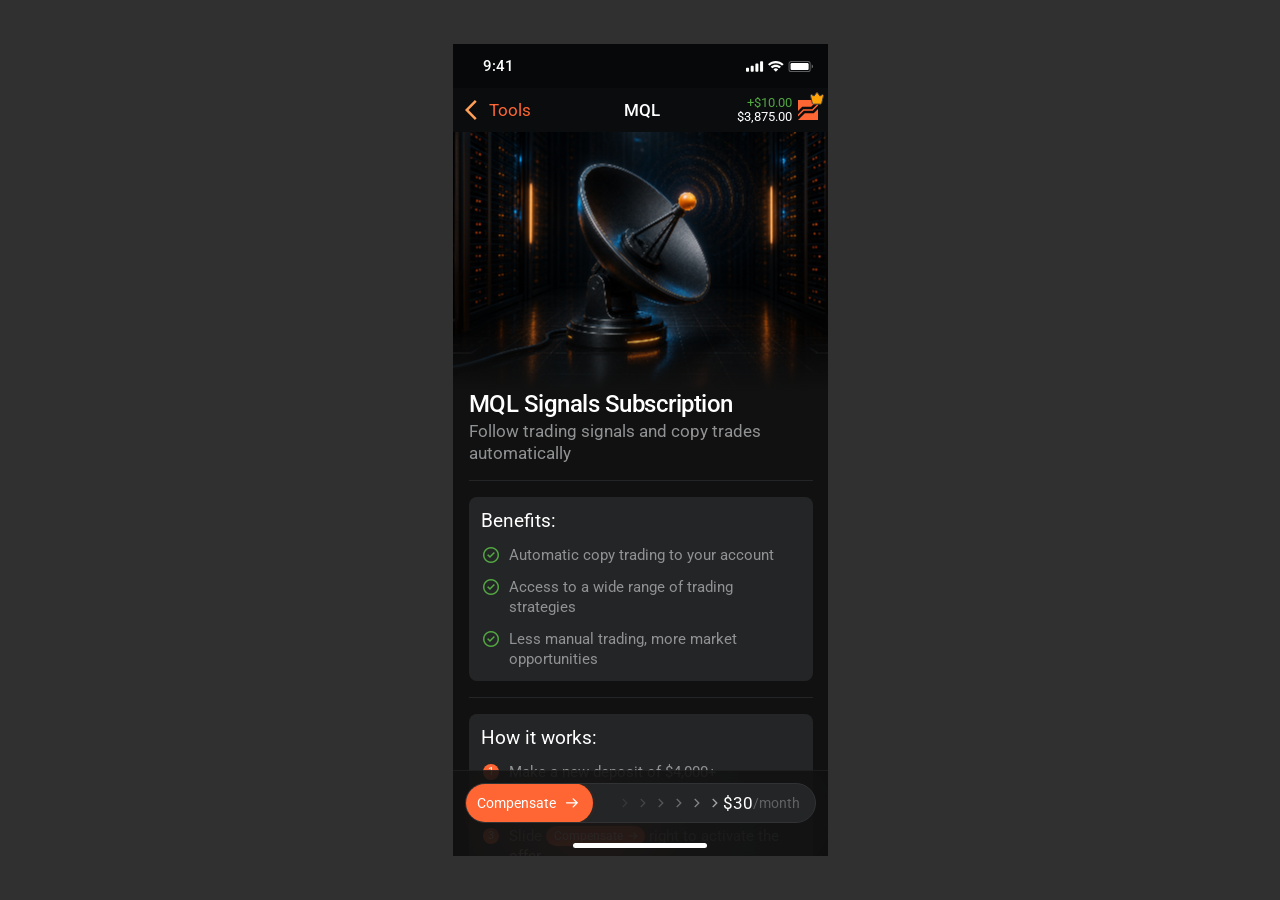
==== docs/prototypes/mql-compensation/index.html @ 76fe55c9 "Add MQL compensation swipe prototype" ====
<!doctype html>
<html lang="en">
<head>
  <meta charset="utf-8">
  <meta name="viewport" content="width=device-width, initial-scale=1, viewport-fit=cover">
  <meta name="theme-color" content="#111111">
  <title>MQL Compensation Prototype</title>
  <link rel="preconnect" href="https://fonts.googleapis.com">
  <link rel="preconnect" href="https://fonts.gstatic.com" crossorigin>
  <link href="https://fonts.googleapis.com/css2?family=Material+Symbols+Outlined:opsz,wght,FILL,GRAD@20,400,0,0&family=Roboto:wght@400;500&display=swap" rel="stylesheet">
  <link rel="stylesheet" href="./styles.css">
</head>
<body>
  <div class="phone" data-state="idle">
    <div class="status-bar" aria-label="iPhone status bar">
      <span>9:41</span>
      <img src="./assets/status-icons.svg" alt="">
    </div>

    <header class="nav-bar">
      <button type="button" class="back-button" aria-label="Back to Tools">
        <img src="./assets/back.svg" alt="">
        <span>Tools</span>
      </button>
      <strong>MQL</strong>
      <div class="account" aria-label="Account balance 3,875 dollars">
        <span class="account-copy"><b>+$10.00</b><span>$3,875.00</span></span>
        <span class="account-icon">
          <img src="./assets/account-logo.svg" alt="">
          <img src="./assets/account-status.svg" alt="">
        </span>
      </div>
    </header>

    <main class="content">
      <div class="hero"><img src="./assets/mql-satellite.png" alt="Satellite dish in a dark server room"></div>

      <section class="main-info">
        <div class="intro">
          <h1>MQL Signals Subscription</h1>
          <p>Follow trading signals and copy trades automatically</p>
        </div>

        <div class="divider"></div>

        <article class="card">
          <h2>Benefits:</h2>
          <ul class="benefits">
            <li><span class="material-symbols-outlined">check_circle</span><span>Automatic copy trading to your account</span></li>
            <li><span class="material-symbols-outlined">check_circle</span><span>Access to a wide range of trading strategies</span></li>
            <li><span class="material-symbols-outlined">check_circle</span><span>Less manual trading, more market opportunities</span></li>
          </ul>
        </article>

        <div class="divider"></div>

        <article class="card how-card">
          <h2>How it works:</h2>
          <ol class="steps">
            <li><span class="step-number">1</span><span>Make a new deposit of $4,000+</span></li>
            <li><span class="step-number">2</span><span>Subscribe to MQL Signals</span></li>
            <li>
              <span class="step-number">3</span>
              <span>Slide <span class="inline-button">Compensate <img src="./assets/button-arrow.svg" alt=""></span> right to activate the offer</span>
            </li>
            <li><span class="step-number">4</span><span>Receive compensation of up to $30/month</span></li>
          </ol>
        </article>
      </section>
    </main>

    <footer class="toolbar">
      <div class="slider-track">
        <div class="slide-state">
          <div class="chevrons" aria-hidden="true">
            <span class="material-symbols-outlined">chevron_right</span>
            <span class="material-symbols-outlined">chevron_right</span>
            <span class="material-symbols-outlined">chevron_right</span>
            <span class="material-symbols-outlined">chevron_right</span>
            <span class="material-symbols-outlined">chevron_right</span>
            <span class="material-symbols-outlined">chevron_right</span>
          </div>
          <div class="price"><b>$30</b><span>/month</span></div>
          <button class="slider-thumb" type="button" aria-label="Slide right to request compensation">
            <span>Compensate</span><img src="./assets/button-arrow.svg" alt="">
          </button>
        </div>

        <div class="requested-state" aria-live="polite" aria-hidden="true">
          <span class="requested-copy"><span class="material-symbols-outlined">schedule</span>Compensation requested</span>
          <div class="price"><b>$30</b><span>/month</span></div>
        </div>
      </div>
      <div class="home-indicator" aria-hidden="true"></div>
    </footer>
  </div>
  <script src="./app.js"></script>
</body>
</html>
---- docs/prototypes/mql-compensation/styles.css ----
:root {
  color-scheme: dark;
  font-family: "Roboto", Arial, sans-serif;
  background: #303030;
}

* { box-sizing: border-box; }

html, body {
  width: 100%;
  min-width: 320px;
  min-height: 100%;
  margin: 0;
}

body {
  display: grid;
  min-height: 100svh;
  place-items: center;
  background: #303030;
  overscroll-behavior: none;
}

button { font: inherit; }

.phone {
  --progress: 0;
  --thumb-left: 0px;
  position: relative;
  width: 375px;
  height: 812px;
  overflow: hidden;
  background: #111111;
  color: #ffffff;
}

.status-bar {
  position: absolute;
  z-index: 30;
  top: 0;
  right: 0;
  left: 0;
  display: flex;
  align-items: center;
  justify-content: space-between;
  height: 44px;
  padding: 0 15px 0 30px;
  background: rgba(5, 7, 8, 0.9);
  font-size: 15px;
  font-weight: 500;
}

.status-bar img { width: 67px; height: 12px; object-fit: contain; filter: invert(1); }

.nav-bar {
  position: absolute;
  z-index: 30;
  top: 44px;
  right: 0;
  left: 0;
  display: grid;
  grid-template-columns: 1fr auto 1fr;
  align-items: center;
  height: 44px;
  padding: 0 8px 0 12px;
  background: rgba(10, 13, 15, 0.84);
  backdrop-filter: blur(40px);
}

.nav-bar > strong { font-size: 17px; font-weight: 500; line-height: 22px; }

.back-button {
  display: flex;
  align-items: center;
  justify-self: start;
  padding: 0;
  border: 0;
  background: transparent;
  color: #ff6633;
  font-size: 17px;
  line-height: 24px;
}

.back-button img { width: 24px; height: 24px; filter: sepia(1) saturate(8) hue-rotate(325deg) brightness(1.15); }

.account { display: flex; align-items: center; justify-self: end; gap: 4px; }
.account-copy { display: flex; flex-direction: column; align-items: flex-end; font-size: 13px; line-height: 14px; }
.account-copy b { color: #53a642; font-weight: 400; }
.account-icon { position: relative; width: 24px; height: 24px; }
.account-icon img:first-child { position: absolute; inset: 2px; width: 20px; height: 20px; }
.account-icon img:last-child { position: absolute; top: -7px; right: -5px; width: 16px; height: 16px; }

.content {
  position: absolute;
  z-index: 1;
  inset: 88px 0 0;
  overflow: auto;
  padding-bottom: 94px;
  scrollbar-width: none;
}

.content::-webkit-scrollbar { display: none; }

.hero {
  position: relative;
  height: 260px;
  overflow: hidden;
  background: #06090b;
}

.hero::after {
  position: absolute;
  inset: auto 0 0;
  height: 60px;
  content: "";
  background: linear-gradient(to bottom, transparent, #111111);
}

.hero img {
  position: absolute;
  top: calc(50% - 27px);
  left: calc(50% + 8px);
  display: block;
  width: 425px;
  height: 425px;
  max-width: none;
  object-fit: contain;
  transform: translate(-50%, -50%);
}

.main-info { display: flex; flex-direction: column; gap: 16px; margin-top: -4px; padding: 0 15px 24px 16px; }
.intro h1, .intro p, .card h2 { margin: 0; }
.intro h1 { font-size: 24px; font-weight: 500; line-height: 32px; letter-spacing: -0.5px; }
.intro p { color: #909294; font-size: 17px; line-height: 22px; }
.divider { height: 1px; flex: 0 0 1px; background: #242526; }

.card { padding: 12px; border-radius: 8px; background: #242526; }
.card h2 { margin-bottom: 12px; font-size: 19px; font-weight: 400; line-height: 24px; }
.benefits, .steps { display: flex; flex-direction: column; gap: 12px; margin: 0; padding: 0; list-style: none; }
.benefits li, .steps li { display: grid; grid-template-columns: 20px 1fr; gap: 8px; align-items: start; color: #909294; font-size: 15px; line-height: 20px; }
.benefits .material-symbols-outlined { color: #53a642; font-size: 20px; line-height: 20px; }

.step-number {
  display: grid;
  width: 16px;
  height: 16px;
  margin: 2px;
  place-items: center;
  border-radius: 50%;
  background: #ff6633;
  color: #ffffff;
  font-size: 11px;
  line-height: 14px;
}

.inline-button {
  display: inline-flex;
  align-items: center;
  gap: 4px;
  padding: 2px 6px 2px 8px;
  border-radius: 64px;
  background: #ff6633;
  color: #ffffff;
  font-size: 12px;
  line-height: 16px;
  vertical-align: 1px;
  white-space: nowrap;
}

.inline-button img { width: 12px; height: 12px; }

.toolbar {
  position: absolute;
  z-index: 40;
  right: 0;
  bottom: 0;
  left: 0;
  height: 86px;
  padding: 12px 12px 34px;
  border-top: 1px solid rgba(255, 255, 255, 0.05);
  background: rgba(17, 17, 17, 0.82);
  backdrop-filter: blur(40px);
}

.slider-track {
  position: relative;
  height: 40px;
  overflow: hidden;
  border: 1px solid #313234;
  border-radius: 64px;
  background: #242526;
  transition: background 180ms ease, border-color 180ms ease;
}

.slide-state, .requested-state { position: absolute; inset: 0; transition: opacity 180ms ease, transform 180ms ease; }
.requested-state { display: flex; align-items: center; justify-content: space-between; padding-left: 12px; opacity: 0; transform: translateY(4px); pointer-events: none; }

.slider-thumb {
  position: absolute;
  z-index: 3;
  top: -1px;
  left: -1px;
  display: flex;
  align-items: center;
  justify-content: center;
  gap: 8px;
  width: 128px;
  height: 40px;
  padding: 0 12px;
  border: 0;
  border-radius: 64px;
  background: #ff6633;
  box-shadow: 0 0 calc(5px + var(--progress) * 18px) rgba(255, 102, 51, calc(0.12 + var(--progress) * 0.58));
  color: #ffffff;
  font-size: 14px;
  line-height: 18px;
  touch-action: none;
  cursor: grab;
  transition: transform 260ms cubic-bezier(.2,.8,.2,1), box-shadow 100ms linear;
}

.phone[data-dragging="true"] .slider-thumb { cursor: grabbing; transition: box-shadow 100ms linear; }
.slider-thumb:focus-visible { outline: 2px solid #ffffff; outline-offset: -3px; }
.slider-thumb img { width: 16px; height: 16px; pointer-events: none; }

.chevrons {
  position: absolute;
  z-index: 1;
  top: 0;
  right: 84px;
  bottom: 0;
  left: calc(144px + var(--thumb-left));
  display: flex;
  align-items: center;
  justify-content: center;
  overflow: hidden;
  transition: left 260ms cubic-bezier(.2,.8,.2,1);
}

.phone[data-dragging="true"] .chevrons { transition: none; }

.chevrons span {
  --lit: 0;
  --base-opacity: .08;
  flex: 0 0 13px;
  color: color-mix(in srgb, #ff7a45 calc(var(--lit) * 100%), #ffffff);
  font-size: 18px;
  line-height: 20px;
  opacity: calc(var(--base-opacity) + var(--lit) * .82);
  filter: drop-shadow(0 0 calc(var(--lit) * 7px) rgba(255, 102, 51, var(--lit)));
}

.chevrons span:nth-child(2) { --base-opacity: .14; }
.chevrons span:nth-child(3) { --base-opacity: .22; }
.chevrons span:nth-child(4) { --base-opacity: .32; }
.chevrons span:nth-child(5) { --base-opacity: .44; }
.chevrons span:nth-child(6) { --base-opacity: .58; }

.price { position: absolute; z-index: 2; top: 0; right: 15px; display: flex; align-items: center; height: 100%; white-space: nowrap; }
.price b { color: #ffffff; font-size: 17px; font-weight: 400; line-height: 22px; }
.price span { color: #606264; font-size: 14px; line-height: 18px; }

.requested-copy { display: flex; align-items: center; gap: 5px; color: #ffa408; font-size: 14px; line-height: 18px; }
.requested-copy .material-symbols-outlined { font-size: 17px; }

.phone[data-state="requested"] .slider-track { border-color: #2b2522; background: #2b2522; }
.phone[data-state="requested"] .slide-state { opacity: 0; transform: translateY(-4px); pointer-events: none; }
.phone[data-state="requested"] .requested-state { opacity: 1; transform: none; }

.home-indicator { position: absolute; bottom: 8px; left: 50%; width: 134px; height: 5px; border-radius: 100px; background: #ffffff; transform: translateX(-50%); }

@media (max-width: 375px), (max-height: 812px) {
  body { display: block; background: #111111; }
  .phone { width: 100vw; height: 100svh; }
}

@media (prefers-reduced-motion: reduce) {
  .slider-thumb, .chevrons, .slide-state, .requested-state { transition-duration: 1ms; }
}
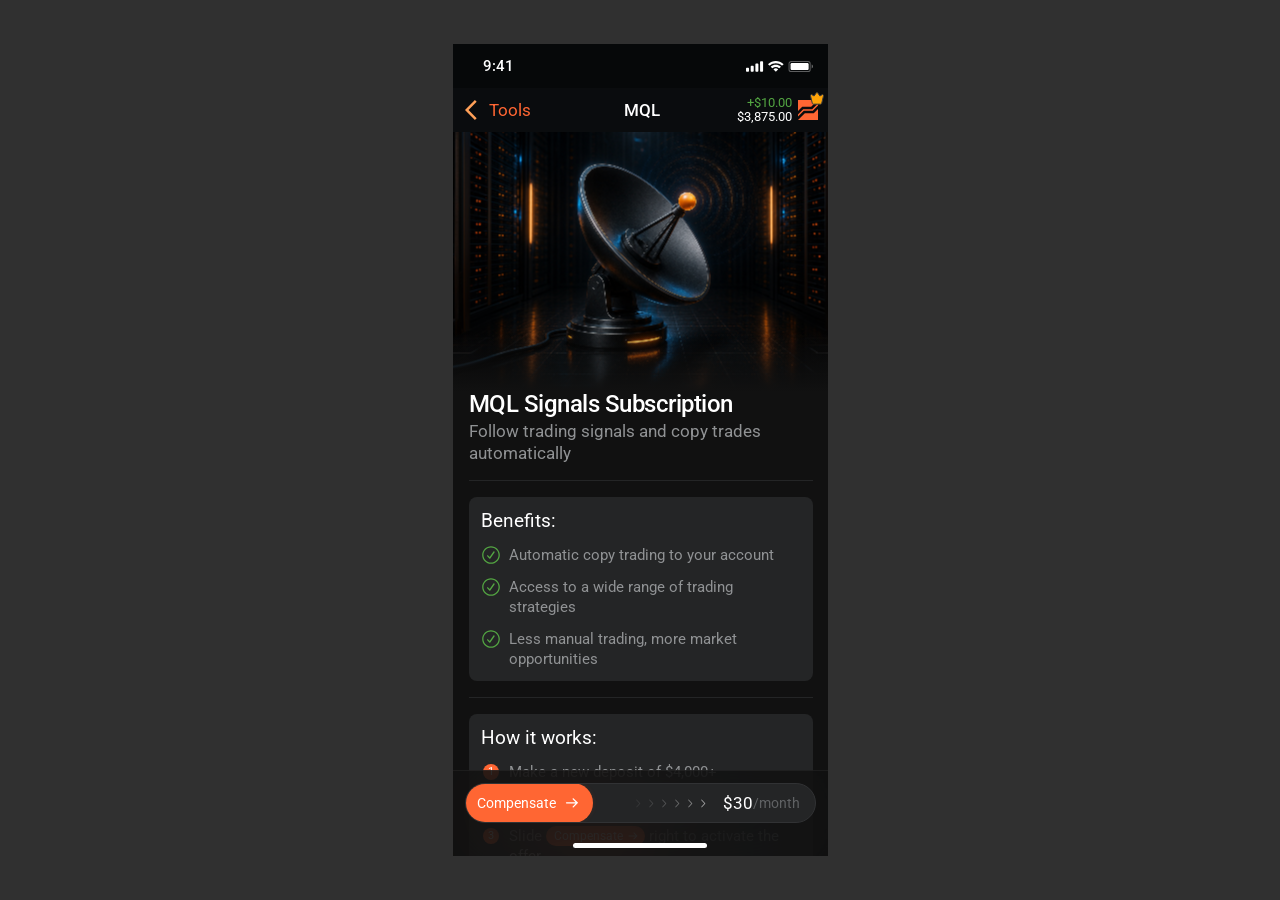
==== commit 01ed13d8: "Make MQL prototype assets self-contained" ====
--- a/docs/prototypes/mql-compensation/index.html
+++ b/docs/prototypes/mql-compensation/index.html
@@ -5,9 +5,6 @@
   <meta name="viewport" content="width=device-width, initial-scale=1, viewport-fit=cover">
   <meta name="theme-color" content="#111111">
   <title>MQL Compensation Prototype</title>
-  <link rel="preconnect" href="https://fonts.googleapis.com">
-  <link rel="preconnect" href="https://fonts.gstatic.com" crossorigin>
-  <link href="https://fonts.googleapis.com/css2?family=Material+Symbols+Outlined:opsz,wght,FILL,GRAD@20,400,0,0&family=Roboto:wght@400;500&display=swap" rel="stylesheet">
   <link rel="stylesheet" href="./styles.css">
 </head>
 <body>
@@ -46,9 +43,9 @@
         <article class="card">
           <h2>Benefits:</h2>
           <ul class="benefits">
-            <li><span class="material-symbols-outlined">check_circle</span><span>Automatic copy trading to your account</span></li>
-            <li><span class="material-symbols-outlined">check_circle</span><span>Access to a wide range of trading strategies</span></li>
-            <li><span class="material-symbols-outlined">check_circle</span><span>Less manual trading, more market opportunities</span></li>
+            <li><span class="icon icon-check" aria-hidden="true"></span><span>Automatic copy trading to your account</span></li>
+            <li><span class="icon icon-check" aria-hidden="true"></span><span>Access to a wide range of trading strategies</span></li>
+            <li><span class="icon icon-check" aria-hidden="true"></span><span>Less manual trading, more market opportunities</span></li>
           </ul>
         </article>
 
@@ -73,12 +70,12 @@
       <div class="slider-track">
         <div class="slide-state">
           <div class="chevrons" aria-hidden="true">
-            <span class="material-symbols-outlined">chevron_right</span>
-            <span class="material-symbols-outlined">chevron_right</span>
-            <span class="material-symbols-outlined">chevron_right</span>
-            <span class="material-symbols-outlined">chevron_right</span>
-            <span class="material-symbols-outlined">chevron_right</span>
-            <span class="material-symbols-outlined">chevron_right</span>
+            <span class="icon icon-chevron"></span>
+            <span class="icon icon-chevron"></span>
+            <span class="icon icon-chevron"></span>
+            <span class="icon icon-chevron"></span>
+            <span class="icon icon-chevron"></span>
+            <span class="icon icon-chevron"></span>
           </div>
           <div class="price"><b>$30</b><span>/month</span></div>
           <button class="slider-thumb" type="button" aria-label="Slide right to request compensation">
@@ -87,7 +84,7 @@
         </div>
 
         <div class="requested-state" aria-live="polite" aria-hidden="true">
-          <span class="requested-copy"><span class="material-symbols-outlined">schedule</span>Compensation requested</span>
+          <span class="requested-copy"><span class="icon icon-clock" aria-hidden="true"></span>Compensation requested</span>
           <div class="price"><b>$30</b><span>/month</span></div>
         </div>
       </div>
--- a/docs/prototypes/mql-compensation/styles.css
+++ b/docs/prototypes/mql-compensation/styles.css
@@ -1,3 +1,19 @@
+@font-face {
+  font-family: "Roboto";
+  src: url("./assets/roboto-latin-400-normal.woff2") format("woff2");
+  font-style: normal;
+  font-weight: 400;
+  font-display: swap;
+}
+
+@font-face {
+  font-family: "Roboto";
+  src: url("./assets/roboto-latin-500-normal.woff2") format("woff2");
+  font-style: normal;
+  font-weight: 500;
+  font-display: swap;
+}
+
 :root {
   color-scheme: dark;
   font-family: "Roboto", Arial, sans-serif;
@@ -138,7 +154,8 @@
 .card h2 { margin-bottom: 12px; font-size: 19px; font-weight: 400; line-height: 24px; }
 .benefits, .steps { display: flex; flex-direction: column; gap: 12px; margin: 0; padding: 0; list-style: none; }
 .benefits li, .steps li { display: grid; grid-template-columns: 20px 1fr; gap: 8px; align-items: start; color: #909294; font-size: 15px; line-height: 20px; }
-.benefits .material-symbols-outlined { color: #53a642; font-size: 20px; line-height: 20px; }
+.icon { display: inline-block; flex: 0 0 auto; background-color: currentColor; -webkit-mask-repeat: no-repeat; mask-repeat: no-repeat; -webkit-mask-position: center; mask-position: center; -webkit-mask-size: contain; mask-size: contain; }
+.icon-check { width: 20px; height: 20px; color: #53a642; -webkit-mask-image: url("./assets/check-circle.svg"); mask-image: url("./assets/check-circle.svg"); }
 
 .step-number {
   display: grid;
@@ -239,29 +256,31 @@
 
 .phone[data-dragging="true"] .chevrons { transition: none; }
 
-.chevrons span {
+.chevrons .icon-chevron {
   --lit: 0;
   --base-opacity: .08;
   flex: 0 0 13px;
-  color: color-mix(in srgb, #ff7a45 calc(var(--lit) * 100%), #ffffff);
-  font-size: 18px;
-  line-height: 20px;
+  width: 13px;
+  height: 18px;
+  background-color: color-mix(in srgb, #ff7a45 calc(var(--lit) * 100%), #ffffff);
+  -webkit-mask-image: url("./assets/chevron-right.svg");
+  mask-image: url("./assets/chevron-right.svg");
   opacity: calc(var(--base-opacity) + var(--lit) * .82);
   filter: drop-shadow(0 0 calc(var(--lit) * 7px) rgba(255, 102, 51, var(--lit)));
 }
 
-.chevrons span:nth-child(2) { --base-opacity: .14; }
-.chevrons span:nth-child(3) { --base-opacity: .22; }
-.chevrons span:nth-child(4) { --base-opacity: .32; }
-.chevrons span:nth-child(5) { --base-opacity: .44; }
-.chevrons span:nth-child(6) { --base-opacity: .58; }
+.chevrons .icon-chevron:nth-child(2) { --base-opacity: .14; }
+.chevrons .icon-chevron:nth-child(3) { --base-opacity: .22; }
+.chevrons .icon-chevron:nth-child(4) { --base-opacity: .32; }
+.chevrons .icon-chevron:nth-child(5) { --base-opacity: .44; }
+.chevrons .icon-chevron:nth-child(6) { --base-opacity: .58; }
 
 .price { position: absolute; z-index: 2; top: 0; right: 15px; display: flex; align-items: center; height: 100%; white-space: nowrap; }
 .price b { color: #ffffff; font-size: 17px; font-weight: 400; line-height: 22px; }
 .price span { color: #606264; font-size: 14px; line-height: 18px; }
 
 .requested-copy { display: flex; align-items: center; gap: 5px; color: #ffa408; font-size: 14px; line-height: 18px; }
-.requested-copy .material-symbols-outlined { font-size: 17px; }
+.icon-clock { width: 17px; height: 17px; -webkit-mask-image: url("./assets/clock.svg"); mask-image: url("./assets/clock.svg"); }
 
 .phone[data-state="requested"] .slider-track { border-color: #2b2522; background: #2b2522; }
 .phone[data-state="requested"] .slide-state { opacity: 0; transform: translateY(-4px); pointer-events: none; }
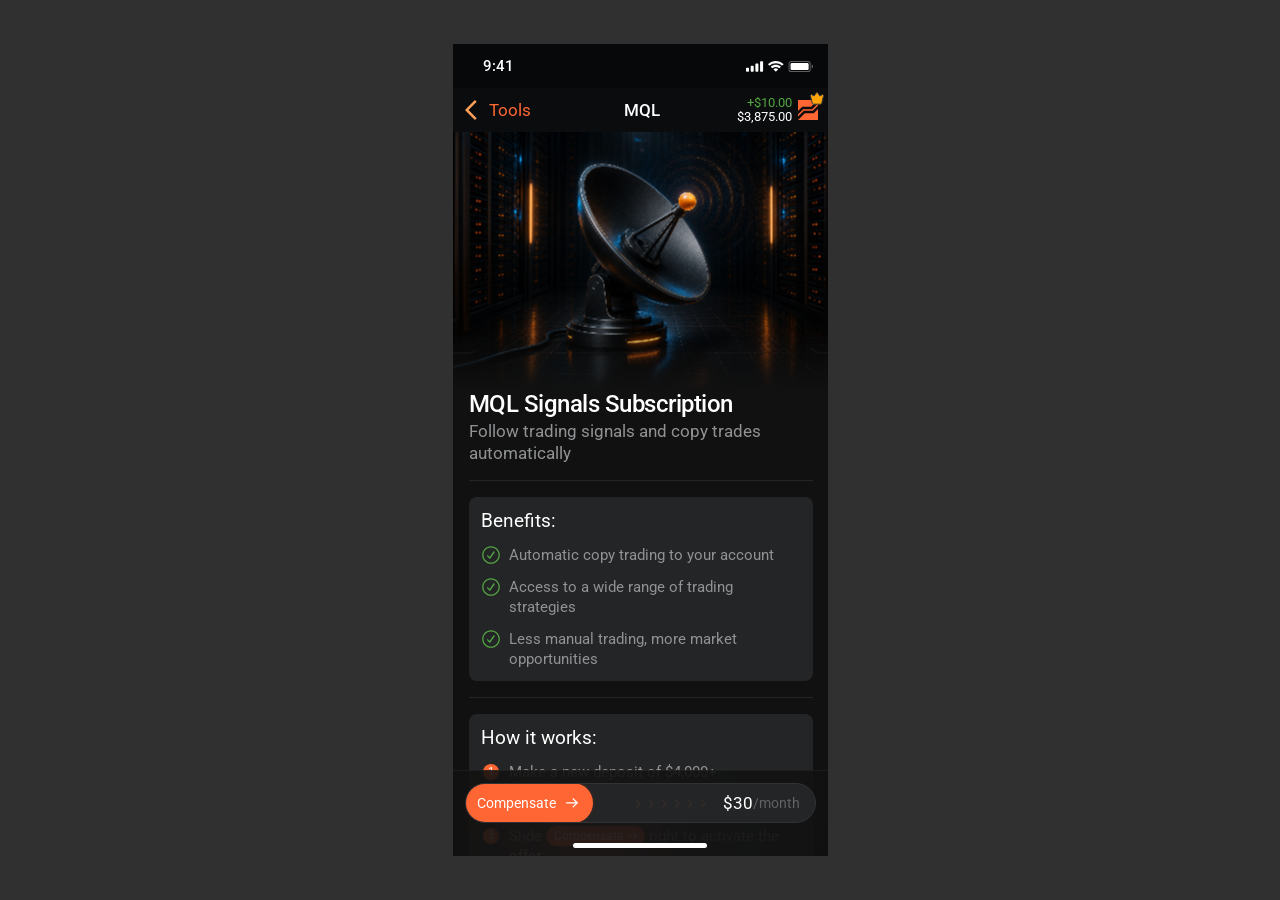
==== commit 693cac8f: "Bust prototype asset cache" ====
--- a/docs/prototypes/mql-compensation/index.html
+++ b/docs/prototypes/mql-compensation/index.html
@@ -5,7 +5,7 @@
   <meta name="viewport" content="width=device-width, initial-scale=1, viewport-fit=cover">
   <meta name="theme-color" content="#111111">
   <title>MQL Compensation Prototype</title>
-  <link rel="stylesheet" href="./styles.css">
+  <link rel="stylesheet" href="./styles.css?v=3">
 </head>
 <body>
   <div class="phone" data-state="idle">
@@ -91,6 +91,6 @@
       <div class="home-indicator" aria-hidden="true"></div>
     </footer>
   </div>
-  <script src="./app.js"></script>
+  <script src="./app.js?v=3"></script>
 </body>
 </html>
--- a/docs/prototypes/mql-compensation/styles.css
+++ b/docs/prototypes/mql-compensation/styles.css
@@ -246,34 +246,34 @@
   top: 0;
   right: 84px;
   bottom: 0;
-  left: calc(144px + var(--thumb-left));
+  left: 144px;
   display: flex;
   align-items: center;
   justify-content: center;
   overflow: hidden;
-  transition: left 260ms cubic-bezier(.2,.8,.2,1);
-}
-
-.phone[data-dragging="true"] .chevrons { transition: none; }
+}
 
 .chevrons .icon-chevron {
-  --lit: 0;
-  --base-opacity: .08;
   flex: 0 0 13px;
   width: 13px;
   height: 18px;
-  background-color: color-mix(in srgb, #ff7a45 calc(var(--lit) * 100%), #ffffff);
+  background-color: #ff7a45;
   -webkit-mask-image: url("./assets/chevron-right.svg");
   mask-image: url("./assets/chevron-right.svg");
-  opacity: calc(var(--base-opacity) + var(--lit) * .82);
-  filter: drop-shadow(0 0 calc(var(--lit) * 7px) rgba(255, 102, 51, var(--lit)));
-}
-
-.chevrons .icon-chevron:nth-child(2) { --base-opacity: .14; }
-.chevrons .icon-chevron:nth-child(3) { --base-opacity: .22; }
-.chevrons .icon-chevron:nth-child(4) { --base-opacity: .32; }
-.chevrons .icon-chevron:nth-child(5) { --base-opacity: .44; }
-.chevrons .icon-chevron:nth-child(6) { --base-opacity: .58; }
+  opacity: .12;
+  animation: chevron-wave 1.45s ease-in-out infinite;
+}
+
+.chevrons .icon-chevron:nth-child(2) { animation-delay: .11s; }
+.chevrons .icon-chevron:nth-child(3) { animation-delay: .22s; }
+.chevrons .icon-chevron:nth-child(4) { animation-delay: .33s; }
+.chevrons .icon-chevron:nth-child(5) { animation-delay: .44s; }
+.chevrons .icon-chevron:nth-child(6) { animation-delay: .55s; }
+
+@keyframes chevron-wave {
+  0%, 52%, 100% { opacity: .12; filter: drop-shadow(0 0 0 rgba(255, 102, 51, 0)); }
+  22% { opacity: .92; filter: drop-shadow(0 0 6px rgba(255, 102, 51, .9)); }
+}
 
 .price { position: absolute; z-index: 2; top: 0; right: 15px; display: flex; align-items: center; height: 100%; white-space: nowrap; }
 .price b { color: #ffffff; font-size: 17px; font-weight: 400; line-height: 22px; }
@@ -294,5 +294,6 @@
 }
 
 @media (prefers-reduced-motion: reduce) {
-  .slider-thumb, .chevrons, .slide-state, .requested-state { transition-duration: 1ms; }
-}
+  .slider-thumb, .slide-state, .requested-state { transition-duration: 1ms; }
+  .chevrons .icon-chevron { animation: none; opacity: .38; }
+}
